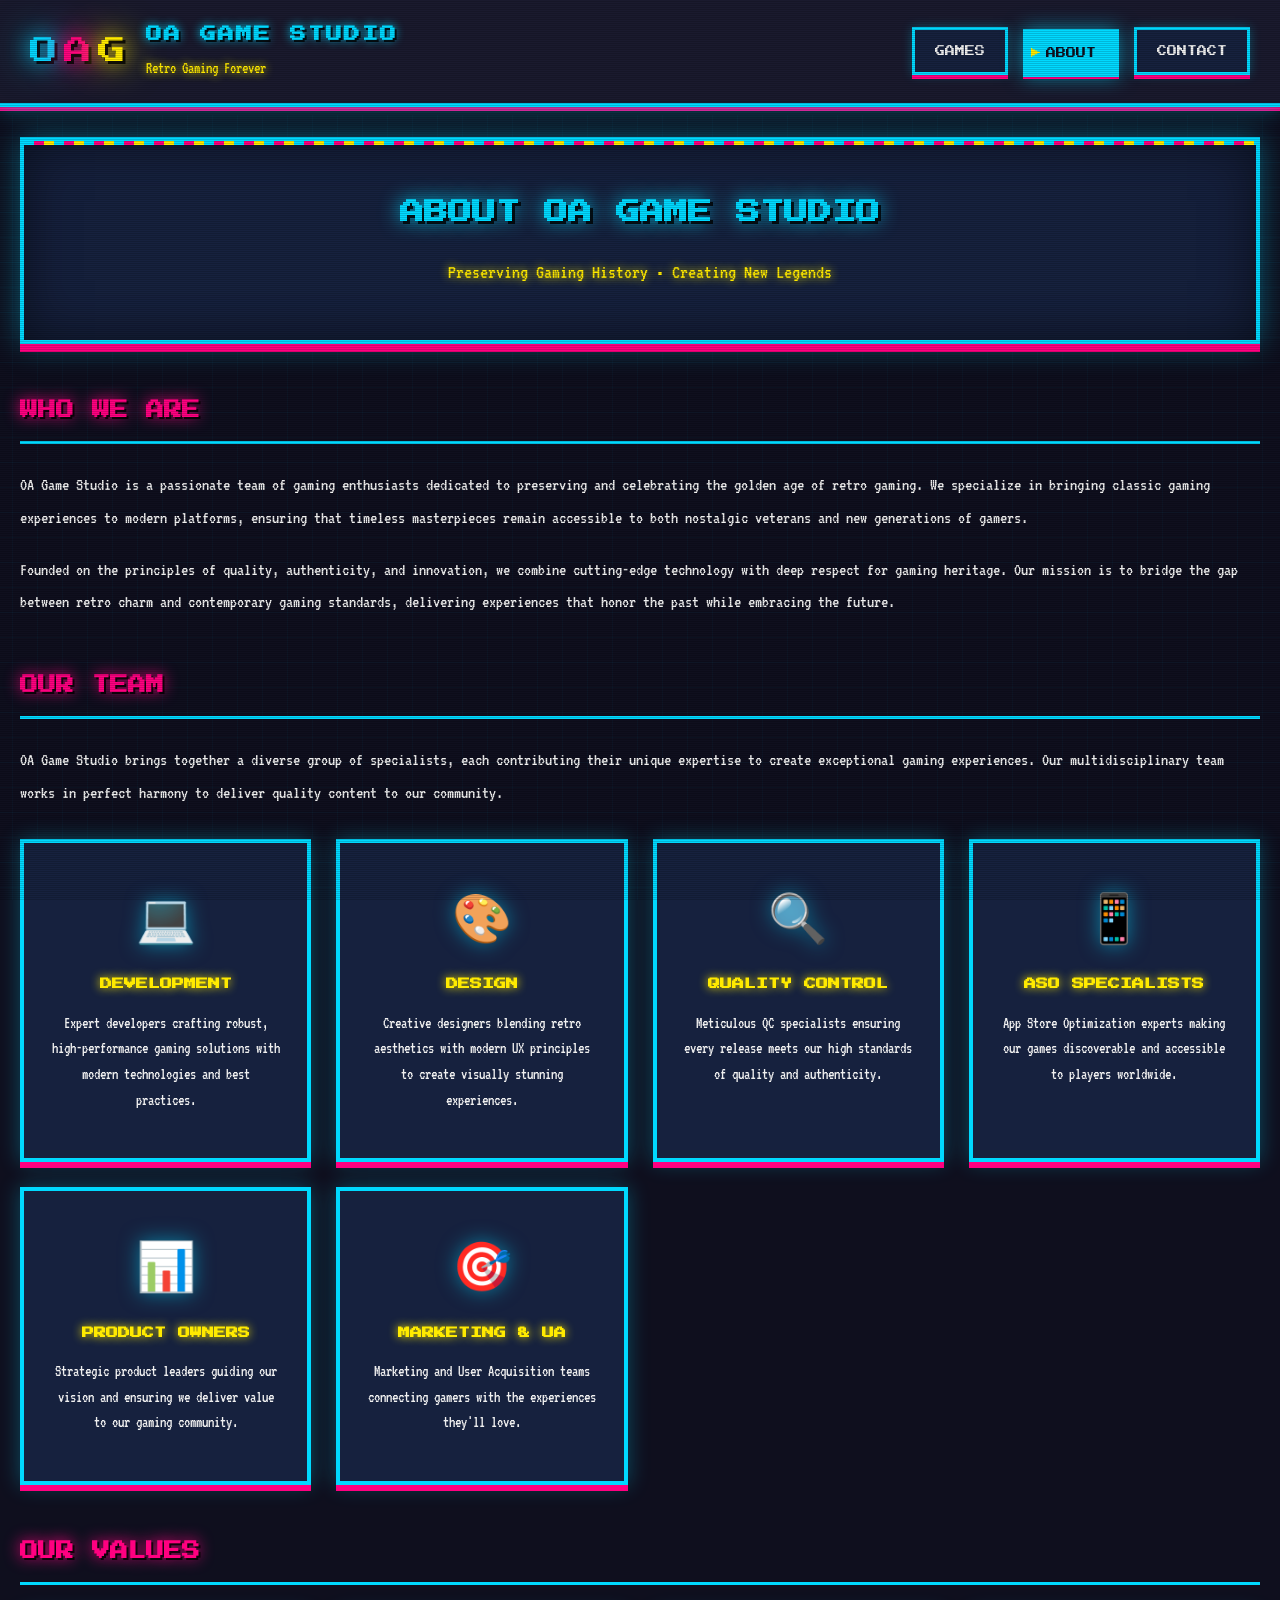
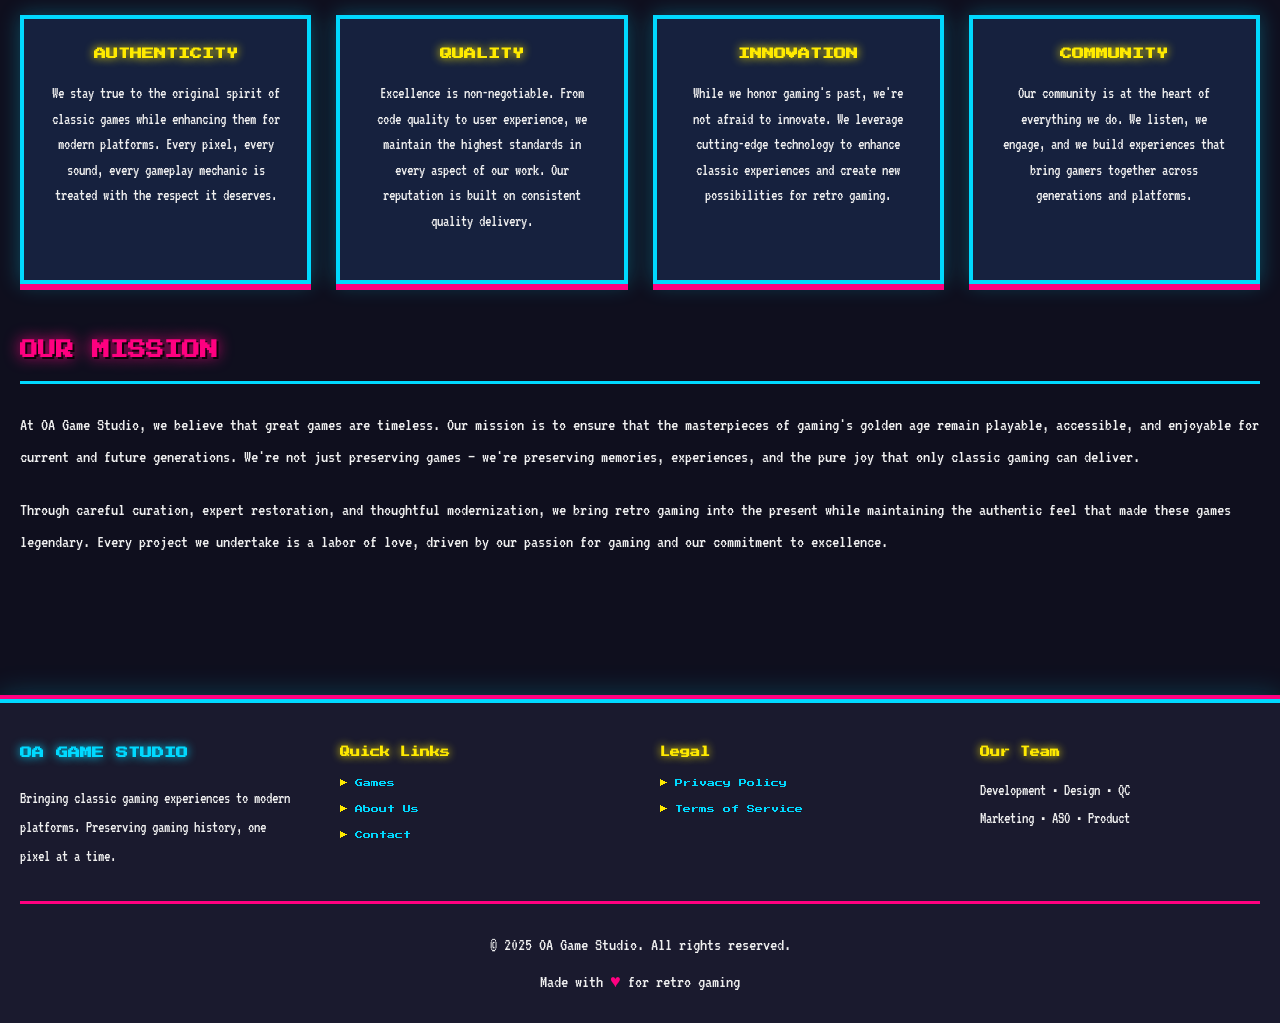
==== about.html @ 8e2f4c4f "Init project" ====
<!DOCTYPE html>
<html lang="en">
<head>
    <meta charset="UTF-8">
    <meta name="viewport" content="width=device-width, initial-scale=1.0">
    <title>About Us - OA Game Studio</title>
    <link href="https://fonts.googleapis.com/css2?family=Press+Start+2P&display=swap" rel="stylesheet">
    <link href="https://fonts.googleapis.com/css2?family=VT323&display=swap" rel="stylesheet">
    <link rel="stylesheet" href="retro-style.css">
</head>
<body>
    <!-- Header Navigation -->
    <header class="main-header">
        <div class="header-container">
            <div class="logo-section">
                <div class="logo-pixel">
                    <span class="pixel-t">O</span><span class="pixel-g">A</span><span class="pixel-s">G</span>
                </div>
                <div class="logo-text">
                    <h1>OA GAME STUDIO</h1>
                    <p class="tagline">Retro Gaming Forever</p>
                </div>
            </div>
            <nav class="main-nav">
                <a href="index.html" class="nav-link">GAMES</a>
                <a href="about.html" class="nav-link active">ABOUT</a>
                <a href="contact.html" class="nav-link">CONTACT</a>
            </nav>
            <button class="mobile-menu-btn" onclick="toggleMobileMenu()">
                <span></span>
                <span></span>
                <span></span>
            </button>
        </div>
    </header>

    <!-- Mobile Navigation -->
    <nav class="mobile-nav" id="mobile-nav">
        <a href="index.html" class="mobile-nav-link">GAMES</a>
        <a href="about.html" class="mobile-nav-link active">ABOUT</a>
        <a href="contact.html" class="mobile-nav-link">CONTACT</a>
    </nav>

    <!-- Main Content -->
    <div class="container">
        <!-- Hero Section -->
        <div class="hero-section">
            <h1>ABOUT OA GAME STUDIO</h1>
            <p>Preserving Gaming History • Creating New Legends</p>
        </div>

        <!-- Who We Are -->
        <div class="section">
            <h2>WHO WE ARE</h2>
            <p>
                OA Game Studio is a passionate team of gaming enthusiasts dedicated to preserving and celebrating the golden age of retro gaming.
                We specialize in bringing classic gaming experiences to modern platforms, ensuring that timeless masterpieces remain accessible
                to both nostalgic veterans and new generations of gamers.
            </p>
            <p>
                Founded on the principles of quality, authenticity, and innovation, we combine cutting-edge technology with deep respect for
                gaming heritage. Our mission is to bridge the gap between retro charm and contemporary gaming standards, delivering experiences
                that honor the past while embracing the future.
            </p>
        </div>

        <!-- Our Team -->
        <div class="section">
            <h2>OUR TEAM</h2>
            <p>
                OA Game Studio brings together a diverse group of specialists, each contributing their unique expertise to create
                exceptional gaming experiences. Our multidisciplinary team works in perfect harmony to deliver quality content to our community.
            </p>
            <div class="team-grid">
                <div class="team-card">
                    <div class="team-icon">💻</div>
                    <h3>DEVELOPMENT</h3>
                    <p>Expert developers crafting robust, high-performance gaming solutions with modern technologies and best practices.</p>
                </div>
                <div class="team-card">
                    <div class="team-icon">🎨</div>
                    <h3>DESIGN</h3>
                    <p>Creative designers blending retro aesthetics with modern UX principles to create visually stunning experiences.</p>
                </div>
                <div class="team-card">
                    <div class="team-icon">🔍</div>
                    <h3>QUALITY CONTROL</h3>
                    <p>Meticulous QC specialists ensuring every release meets our high standards of quality and authenticity.</p>
                </div>
                <div class="team-card">
                    <div class="team-icon">📱</div>
                    <h3>ASO SPECIALISTS</h3>
                    <p>App Store Optimization experts making our games discoverable and accessible to players worldwide.</p>
                </div>
                <div class="team-card">
                    <div class="team-icon">📊</div>
                    <h3>PRODUCT OWNERS</h3>
                    <p>Strategic product leaders guiding our vision and ensuring we deliver value to our gaming community.</p>
                </div>
                <div class="team-card">
                    <div class="team-icon">🎯</div>
                    <h3>MARKETING & UA</h3>
                    <p>Marketing and User Acquisition teams connecting gamers with the experiences they'll love.</p>
                </div>
            </div>
        </div>

        <!-- Our Values -->
        <div class="section">
            <h2>OUR VALUES</h2>
            <div class="values-grid">
                <div class="value-card">
                    <h3>AUTHENTICITY</h3>
                    <p>
                        We stay true to the original spirit of classic games while enhancing them for modern platforms.
                        Every pixel, every sound, every gameplay mechanic is treated with the respect it deserves.
                    </p>
                </div>
                <div class="value-card">
                    <h3>QUALITY</h3>
                    <p>
                        Excellence is non-negotiable. From code quality to user experience, we maintain the highest standards
                        in every aspect of our work. Our reputation is built on consistent quality delivery.
                    </p>
                </div>
                <div class="value-card">
                    <h3>INNOVATION</h3>
                    <p>
                        While we honor gaming's past, we're not afraid to innovate. We leverage cutting-edge technology
                        to enhance classic experiences and create new possibilities for retro gaming.
                    </p>
                </div>
                <div class="value-card">
                    <h3>COMMUNITY</h3>
                    <p>
                        Our community is at the heart of everything we do. We listen, we engage, and we build
                        experiences that bring gamers together across generations and platforms.
                    </p>
                </div>
            </div>
        </div>

        <!-- Our Mission -->
        <div class="section">
            <h2>OUR MISSION</h2>
            <p>
                At OA Game Studio, we believe that great games are timeless. Our mission is to ensure that the masterpieces
                of gaming's golden age remain playable, accessible, and enjoyable for current and future generations. We're not
                just preserving games – we're preserving memories, experiences, and the pure joy that only classic gaming can deliver.
            </p>
            <p>
                Through careful curation, expert restoration, and thoughtful modernization, we bring retro gaming into the present
                while maintaining the authentic feel that made these games legendary. Every project we undertake is a labor of love,
                driven by our passion for gaming and our commitment to excellence.
            </p>
        </div>
    </div>

    <!-- Footer -->
    <footer class="main-footer">
        <div class="footer-container">
            <div class="footer-section">
                <h3>OA GAME STUDIO</h3>
                <p>Bringing classic gaming experiences to modern platforms. Preserving gaming history, one pixel at a time.</p>
            </div>
            <div class="footer-section">
                <h4>Quick Links</h4>
                <a href="index.html">Games</a>
                <a href="about.html">About Us</a>
                <a href="contact.html">Contact</a>
            </div>
            <div class="footer-section">
                <h4>Legal</h4>
                <a href="privacy.html">Privacy Policy</a>
                <a href="terms.html">Terms of Service</a>
            </div>
            <div class="footer-section">
                <h4>Our Team</h4>
                <p>Development • Design • QC<br>Marketing • ASO • Product</p>
            </div>
        </div>
        <div class="footer-bottom">
            <p>&copy; 2025 OA Game Studio. All rights reserved.</p>
            <p class="pixel-love">Made with <span class="heart">♥</span> for retro gaming</p>
        </div>
    </footer>

    <script>
        function toggleMobileMenu() {
            const mobileNav = document.getElementById('mobile-nav');
            mobileNav.classList.toggle('active');
        }

        // Disable text selection and context menu
        document.addEventListener('contextmenu', e => e.preventDefault());
        document.addEventListener('selectstart', e => e.preventDefault());
    </script>
</body>
</html>
---- retro-style.css ----
/* ==========================================
   OA GAME STUDIO - RETRO GAMING STYLE
   Classic 8-bit/16-bit Aesthetic
   ========================================== */

:root {
    /* Retro Color Palette - NES/SNES Inspired */
    --retro-bg-dark: #0f0f1e;
    --retro-bg-medium: #1a1a2e;
    --retro-bg-light: #16213e;

    /* Neon Colors - Classic Arcade */
    --neon-cyan: #00d9ff;
    --neon-magenta: #ff0080;
    --neon-yellow: #ffea00;
    --neon-green: #39ff14;
    --neon-purple: #b537f2;

    /* Text Colors */
    --text-primary: #f0f0f0;
    --text-glow: #00d9ff;

    /* Pixel Perfect Borders */
    --border-thick: 4px;
    --border-thin: 2px;
}

* {
    margin: 0;
    padding: 0;
    box-sizing: border-box;
    image-rendering: pixelated;
    image-rendering: -moz-crisp-edges;
    image-rendering: crisp-edges;
}

body {
    font-family: 'Press Start 2P', monospace;
    background: var(--retro-bg-dark);
    color: var(--text-primary);
    line-height: 1.8;
    font-size: 12px;
    overflow-x: hidden;
}

/* CRT Screen Effect */
body::before {
    content: '';
    position: fixed;
    top: 0;
    left: 0;
    width: 100%;
    height: 100%;
    background: repeating-linear-gradient(
        0deg,
        rgba(0, 0, 0, 0.15),
        rgba(0, 0, 0, 0.15) 1px,
        transparent 1px,
        transparent 2px
    );
    pointer-events: none;
    z-index: 9999;
    animation: scanline 8s linear infinite;
}

@keyframes scanline {
    0% { transform: translateY(0); }
    100% { transform: translateY(10px); }
}

/* Pixel Grid Background */
body::after {
    content: '';
    position: fixed;
    top: 0;
    left: 0;
    width: 100%;
    height: 100%;
    background-image:
        linear-gradient(0deg, transparent 24%, rgba(0, 217, 255, .03) 25%, rgba(0, 217, 255, .03) 26%, transparent 27%, transparent 74%, rgba(0, 217, 255, .03) 75%, rgba(0, 217, 255, .03) 76%, transparent 77%, transparent),
        linear-gradient(90deg, transparent 24%, rgba(0, 217, 255, .03) 25%, rgba(0, 217, 255, .03) 26%, transparent 27%, transparent 74%, rgba(0, 217, 255, .03) 75%, rgba(0, 217, 255, .03) 76%, transparent 77%, transparent);
    background-size: 50px 50px;
    pointer-events: none;
    z-index: -1;
}

/* ==========================================
   HEADER - Arcade Style
   ========================================== */

.main-header {
    background: var(--retro-bg-medium);
    border-bottom: var(--border-thick) solid var(--neon-cyan);
    box-shadow:
        0 0 20px rgba(0, 217, 255, 0.5),
        0 4px 0 var(--neon-magenta),
        0 8px 0 var(--retro-bg-dark);
    position: sticky;
    top: 0;
    z-index: 2000;
}

.header-container {
    max-width: 1400px;
    margin: 0 auto;
    padding: 20px 30px;
    display: flex;
    align-items: center;
    justify-content: space-between;
    gap: 30px;
}

/* Logo - Pixel Art Style */
.logo-section {
    display: flex;
    align-items: center;
    gap: 20px;
}

.logo-pixel {
    display: flex;
    gap: 6px;
    font-family: 'Press Start 2P', monospace;
    font-size: 28px;
}

.logo-pixel .pixel-t {
    color: var(--neon-cyan);
    text-shadow:
        3px 3px 0 rgba(0, 0, 0, 0.8),
        0 0 20px var(--neon-cyan),
        0 0 40px var(--neon-cyan);
    animation: pixel-glow-cyan 3s ease-in-out infinite;
}

.logo-pixel .pixel-g {
    color: var(--neon-magenta);
    text-shadow:
        3px 3px 0 rgba(0, 0, 0, 0.8),
        0 0 20px var(--neon-magenta),
        0 0 40px var(--neon-magenta);
    animation: pixel-glow-magenta 3s ease-in-out infinite 0.3s;
}

.logo-pixel .pixel-s {
    color: var(--neon-yellow);
    text-shadow:
        3px 3px 0 rgba(0, 0, 0, 0.8),
        0 0 20px var(--neon-yellow),
        0 0 40px var(--neon-yellow);
    animation: pixel-glow-yellow 3s ease-in-out infinite 0.6s;
}

@keyframes pixel-glow-cyan {
    0%, 100% {
        filter: brightness(1);
        text-shadow:
            3px 3px 0 rgba(0, 0, 0, 0.8),
            0 0 20px var(--neon-cyan),
            0 0 40px var(--neon-cyan);
    }
    50% {
        filter: brightness(1.3);
        text-shadow:
            3px 3px 0 rgba(0, 0, 0, 0.8),
            0 0 30px var(--neon-cyan),
            0 0 60px var(--neon-cyan);
    }
}

@keyframes pixel-glow-magenta {
    0%, 100% {
        filter: brightness(1);
        text-shadow:
            3px 3px 0 rgba(0, 0, 0, 0.8),
            0 0 20px var(--neon-magenta),
            0 0 40px var(--neon-magenta);
    }
    50% {
        filter: brightness(1.3);
        text-shadow:
            3px 3px 0 rgba(0, 0, 0, 0.8),
            0 0 30px var(--neon-magenta),
            0 0 60px var(--neon-magenta);
    }
}

@keyframes pixel-glow-yellow {
    0%, 100% {
        filter: brightness(1);
        text-shadow:
            3px 3px 0 rgba(0, 0, 0, 0.8),
            0 0 20px var(--neon-yellow),
            0 0 40px var(--neon-yellow);
    }
    50% {
        filter: brightness(1.3);
        text-shadow:
            3px 3px 0 rgba(0, 0, 0, 0.8),
            0 0 30px var(--neon-yellow),
            0 0 60px var(--neon-yellow);
    }
}

.logo-text h1 {
    font-family: 'Press Start 2P', monospace;
    font-size: 16px;
    margin: 0 0 5px 0;
    color: var(--neon-cyan);
    text-shadow:
        2px 2px 0 rgba(0, 0, 0, 0.8),
        0 0 10px var(--neon-cyan);
    letter-spacing: 2px;
    text-transform: uppercase;
}

.logo-text .tagline {
    font-family: 'VT323', monospace;
    font-size: 16px;
    color: var(--neon-yellow);
    text-shadow: 0 0 10px var(--neon-yellow);
}

/* Navigation - Arcade Buttons */
.main-nav {
    display: flex;
    gap: 15px;
    align-items: center;
}

.nav-link {
    font-family: 'Press Start 2P', monospace;
    font-size: 10px;
    color: var(--text-primary);
    text-decoration: none;
    padding: 12px 20px;
    background: var(--retro-bg-light);
    border: 3px solid var(--neon-cyan);
    border-radius: 0;
    position: relative;
    text-transform: uppercase;
    transition: all 0.1s ease;
    box-shadow:
        0 4px 0 var(--neon-magenta),
        0 0 10px rgba(0, 217, 255, 0.3);
}

.nav-link::before {
    content: '▶';
    position: absolute;
    left: -15px;
    opacity: 0;
    transition: all 0.2s ease;
    color: var(--neon-yellow);
}

.nav-link:hover,
.nav-link.active {
    background: var(--neon-cyan);
    color: var(--retro-bg-dark);
    transform: translateY(2px);
    box-shadow:
        0 2px 0 var(--neon-magenta),
        0 0 20px rgba(0, 217, 255, 0.6);
}

.nav-link:hover::before,
.nav-link.active::before {
    left: 5px;
    opacity: 1;
}

/* Mobile Menu Button */
.mobile-menu-btn {
    display: none;
    flex-direction: column;
    gap: 6px;
    background: var(--retro-bg-light);
    border: 3px solid var(--neon-cyan);
    cursor: pointer;
    padding: 12px;
}

.mobile-menu-btn span {
    width: 30px;
    height: 4px;
    background: var(--neon-cyan);
    box-shadow: 0 0 10px var(--neon-cyan);
}

/* Mobile Navigation */
.mobile-nav {
    display: none;
    background: var(--retro-bg-medium);
    border-bottom: 3px solid var(--neon-magenta);
    padding: 15px;
    flex-direction: column;
    gap: 10px;
}

.mobile-nav.active {
    display: flex;
}

.mobile-nav-link {
    font-family: 'Press Start 2P', monospace;
    font-size: 10px;
    color: var(--text-primary);
    text-decoration: none;
    padding: 15px 20px;
    background: var(--retro-bg-light);
    border: 3px solid var(--neon-cyan);
    text-align: center;
    transition: all 0.2s ease;
    text-transform: uppercase;
}

.mobile-nav-link:hover,
.mobile-nav-link.active {
    background: var(--neon-cyan);
    color: var(--retro-bg-dark);
    box-shadow: 0 0 20px rgba(0, 217, 255, 0.6);
}

/* ==========================================
   SEARCH BAR - Retro Console Style
   ========================================== */

.sticky-search {
    position: sticky;
    top: 88px;
    z-index: 1000;
    background: var(--retro-bg-medium);
    padding: 20px 0;
    border-bottom: 3px solid var(--neon-magenta);
    box-shadow: 0 0 20px rgba(255, 0, 128, 0.3);
}

.search-bar-row {
    display: flex;
    align-items: center;
    gap: 15px;
    justify-content: center;
    flex-wrap: wrap;
}

.search-bar {
    flex: 1;
    max-width: 500px;
}

.search-bar input {
    width: 100%;
    padding: 15px 20px;
    font-family: 'Press Start 2P', monospace;
    font-size: 10px;
    background: var(--retro-bg-dark);
    border: 3px solid var(--neon-cyan);
    color: var(--neon-cyan);
    text-align: center;
    box-shadow:
        inset 0 0 20px rgba(0, 0, 0, 0.5),
        0 0 15px rgba(0, 217, 255, 0.3);
    transition: all 0.3s ease;
}

.search-bar input:focus {
    outline: none;
    border-color: var(--neon-yellow);
    color: var(--neon-yellow);
    box-shadow:
        inset 0 0 20px rgba(0, 0, 0, 0.5),
        0 0 25px rgba(255, 234, 0, 0.5);
    text-align: left;
}

.search-bar input::placeholder {
    color: rgba(0, 217, 255, 0.5);
    font-family: 'Press Start 2P', monospace;
}

/* Toggle View Button */
.toggle-view-btn {
    padding: 15px 20px;
    background: var(--retro-bg-light);
    border: 3px solid var(--neon-yellow);
    color: var(--neon-yellow);
    font-family: 'Press Start 2P', monospace;
    font-size: 10px;
    cursor: pointer;
    transition: all 0.2s ease;
    box-shadow: 0 4px 0 var(--neon-purple);
}

.toggle-view-btn:hover {
    background: var(--neon-yellow);
    color: var(--retro-bg-dark);
    transform: translateY(2px);
    box-shadow: 0 2px 0 var(--neon-purple);
}

/* ==========================================
   GAME CARDS - Retro Cartridge Style
   ========================================== */

.container {
    max-width: 1400px;
    margin: 0 auto;
    padding: 30px 20px;
}

.grid {
    display: grid;
    grid-template-columns: repeat(auto-fill, minmax(250px, 1fr));
    gap: 30px;
    margin-top: 30px;
}

.game {
    background: var(--retro-bg-light);
    border: 4px solid var(--neon-cyan);
    position: relative;
    transition: all 0.2s ease;
    box-shadow:
        0 8px 0 var(--neon-magenta),
        0 0 20px rgba(0, 217, 255, 0.3);
}

.game::before {
    content: '';
    position: absolute;
    top: -4px;
    left: -4px;
    right: -4px;
    bottom: -4px;
    border: 2px solid var(--retro-bg-dark);
    pointer-events: none;
}

.game:hover {
    transform: translateY(-5px);
    border-color: var(--neon-yellow);
    box-shadow:
        0 12px 0 var(--neon-purple),
        0 0 30px rgba(255, 234, 0, 0.5);
}

.game-image-container {
    position: relative;
    overflow: hidden;
    border-bottom: 4px solid var(--neon-magenta);
}

.game img {
    width: 100%;
    aspect-ratio: 1/1;
    object-fit: cover;
    image-rendering: pixelated;
    display: block;
    filter: contrast(1.1) saturate(1.2);
}

.game-info {
    padding: 20px 15px;
    text-align: center;
}

.game-info h3 {
    font-family: 'Press Start 2P', monospace;
    font-size: 10px;
    color: var(--neon-cyan);
    margin: 0 0 15px 0;
    line-height: 1.6;
    text-shadow:
        2px 2px 0 rgba(0, 0, 0, 0.8),
        0 0 10px var(--neon-cyan);
    min-height: 3em;
}

.game-info p {
    display: none;
}

/* Popular Badge - Pixel Style */
.popular-badge {
    position: absolute;
    top: 10px;
    right: 10px;
    background: var(--neon-yellow);
    color: var(--retro-bg-dark);
    font-family: 'Press Start 2P', monospace;
    font-size: 8px;
    padding: 5px 10px;
    border: 3px solid var(--retro-bg-dark);
    box-shadow:
        0 0 15px var(--neon-yellow),
        0 4px 0 var(--neon-magenta);
    z-index: 10;
    animation: badge-blink 2s infinite;
}

@keyframes badge-blink {
    0%, 100% { opacity: 1; }
    50% { opacity: 0.7; }
}

/* Download Button - Arcade Style */
.download-btn {
    display: inline-block;
    padding: 12px 25px;
    background: var(--neon-green);
    color: var(--retro-bg-dark);
    font-family: 'Press Start 2P', monospace;
    font-size: 9px;
    text-decoration: none;
    text-transform: uppercase;
    border: 3px solid var(--retro-bg-dark);
    transition: all 0.2s ease;
    box-shadow:
        0 5px 0 var(--neon-cyan),
        0 0 15px rgba(57, 255, 20, 0.5);
    position: relative;
}

.download-btn::before {
    content: '▼';
    margin-right: 8px;
}

.download-btn:hover {
    background: var(--neon-yellow);
    transform: translateY(2px);
    box-shadow:
        0 3px 0 var(--neon-cyan),
        0 0 25px rgba(255, 234, 0, 0.7);
}

.download-btn:active {
    transform: translateY(5px);
    box-shadow:
        0 0 0 var(--neon-cyan),
        0 0 25px rgba(255, 234, 0, 0.7);
}

/* ==========================================
   PAGINATION - Arcade Button Style
   ========================================== */

.pagination-bar {
    display: flex;
    justify-content: center;
    align-items: center;
    margin: 40px 0;
    gap: 10px;
}

.pagination-btn {
    padding: 12px 20px;
    background: var(--retro-bg-light);
    border: 3px solid var(--neon-cyan);
    color: var(--neon-cyan);
    font-family: 'Press Start 2P', monospace;
    font-size: 10px;
    cursor: pointer;
    transition: all 0.2s ease;
    box-shadow: 0 4px 0 var(--neon-magenta);
}

.pagination-btn:hover,
.pagination-btn.active {
    background: var(--neon-cyan);
    color: var(--retro-bg-dark);
    transform: translateY(2px);
    box-shadow: 0 2px 0 var(--neon-magenta);
}

.pagination-btn[disabled] {
    opacity: 0.3;
    cursor: not-allowed;
}

/* ==========================================
   FOOTER - Retro Console Style
   ========================================== */

.main-footer {
    background: var(--retro-bg-medium);
    border-top: 4px solid var(--neon-cyan);
    margin-top: 60px;
    padding: 40px 20px 20px;
    box-shadow:
        0 -4px 0 var(--neon-magenta),
        0 0 30px rgba(0, 217, 255, 0.3);
}

.footer-container {
    max-width: 1400px;
    margin: 0 auto;
    display: grid;
    grid-template-columns: repeat(auto-fit, minmax(250px, 1fr));
    gap: 40px;
    padding-bottom: 30px;
    border-bottom: 3px solid var(--neon-magenta);
}

.footer-section h3 {
    font-family: 'Press Start 2P', monospace;
    font-size: 12px;
    color: var(--neon-cyan);
    margin: 0 0 20px 0;
    text-shadow: 0 0 10px var(--neon-cyan);
}

.footer-section h4 {
    font-family: 'Press Start 2P', monospace;
    font-size: 10px;
    color: var(--neon-yellow);
    margin: 0 0 15px 0;
    text-shadow: 0 0 8px var(--neon-yellow);
}

.footer-section p {
    font-family: 'VT323', monospace;
    font-size: 16px;
    color: var(--text-primary);
    line-height: 1.8;
    margin: 0;
}

.footer-section a {
    display: block;
    font-family: 'Press Start 2P', monospace;
    font-size: 8px;
    color: var(--neon-cyan);
    text-decoration: none;
    margin-bottom: 12px;
    transition: all 0.2s ease;
    padding-left: 15px;
    position: relative;
}

.footer-section a::before {
    content: '▶';
    position: absolute;
    left: 0;
    color: var(--neon-yellow);
}

.footer-section a:hover {
    color: var(--neon-yellow);
    text-shadow: 0 0 10px var(--neon-yellow);
    padding-left: 20px;
}

.footer-bottom {
    max-width: 1400px;
    margin: 0 auto;
    padding-top: 20px;
    text-align: center;
}

.footer-bottom p {
    font-family: 'VT323', monospace;
    font-size: 18px;
    color: var(--text-primary);
    margin: 5px 0;
}

.pixel-love .heart {
    color: var(--neon-magenta);
    animation: heartbeat 1.5s ease-in-out infinite;
    display: inline-block;
}

@keyframes heartbeat {
    0%, 100% { transform: scale(1); }
    50% { transform: scale(1.3); }
}

/* ==========================================
   LOADING OVERLAY - Retro Style
   ========================================== */

#loading-overlay {
    position: fixed;
    z-index: 3000;
    top: 0;
    left: 0;
    right: 0;
    bottom: 0;
    background: var(--retro-bg-dark);
    display: flex;
    align-items: center;
    justify-content: center;
    flex-direction: column;
    gap: 30px;
}

#loading-overlay.hide {
    opacity: 0;
    visibility: hidden;
    pointer-events: none;
    transition: opacity 0.5s ease;
}

.pixel-spinner {
    width: 80px;
    height: 80px;
    display: grid;
    grid-template-columns: repeat(4, 1fr);
    grid-template-rows: repeat(4, 1fr);
    gap: 4px;
}

.pixel-spinner div {
    width: 16px;
    height: 16px;
    background: var(--neon-cyan);
    box-shadow: 0 0 10px var(--neon-cyan);
    animation: pixel-blink 1.2s infinite;
}

.pixel-spinner div:nth-child(odd) {
    background: var(--neon-magenta);
    box-shadow: 0 0 10px var(--neon-magenta);
}

@keyframes pixel-blink {
    0%, 100% { opacity: 1; }
    50% { opacity: 0.2; }
}

.loading-text {
    font-family: 'Press Start 2P', monospace;
    font-size: 14px;
    color: var(--neon-cyan);
    text-shadow: 0 0 20px var(--neon-cyan);
}

.reload-btn {
    padding: 15px 30px;
    background: var(--neon-green);
    color: var(--retro-bg-dark);
    border: 3px solid var(--retro-bg-dark);
    font-family: 'Press Start 2P', monospace;
    font-size: 10px;
    cursor: pointer;
    box-shadow: 0 5px 0 var(--neon-cyan);
    transition: all 0.2s ease;
}

.reload-btn:hover {
    transform: translateY(2px);
    box-shadow: 0 3px 0 var(--neon-cyan);
}

/* ==========================================
   RESPONSIVE - Mobile Retro
   ========================================== */

@media (max-width: 768px) {
    .main-nav {
        display: none;
    }

    .mobile-menu-btn {
        display: flex;
    }

    .logo-pixel {
        font-size: 20px;
    }

    .logo-text h1 {
        font-size: 12px;
    }

    .logo-text .tagline {
        font-size: 12px;
    }

    .grid {
        grid-template-columns: repeat(auto-fill, minmax(180px, 1fr));
        gap: 20px;
    }

    .game-info h3 {
        font-size: 8px;
    }

    .download-btn {
        font-size: 7px;
        padding: 10px 15px;
    }
}

@media (max-width: 480px) {
    .logo-pixel {
        font-size: 18px;
    }

    .logo-text h1 {
        font-size: 10px;
    }

    .logo-text .tagline {
        display: none;
    }

    .grid {
        grid-template-columns: repeat(2, 1fr);
        gap: 15px;
    }

    .game {
        border-width: 3px;
        box-shadow:
            0 5px 0 var(--neon-magenta),
            0 0 15px rgba(0, 217, 255, 0.3);
    }

    .game-info {
        padding: 12px 8px;
    }

    .game-info h3 {
        font-size: 7px;
        min-height: 2.5em;
    }

    .download-btn {
        font-size: 6px;
        padding: 8px 12px;
    }

    .popular-badge {
        font-size: 6px;
        padding: 3px 6px;
    }
}

/* ==========================================
   ABOUT PAGE - Retro Style
   ========================================== */

.hero-section {
    text-align: center;
    padding: 50px 20px;
    background: var(--retro-bg-light);
    border: 4px solid var(--neon-cyan);
    box-shadow:
        0 8px 0 var(--neon-magenta),
        inset 0 0 50px rgba(0, 0, 0, 0.5),
        0 0 30px rgba(0, 217, 255, 0.4);
    margin-bottom: 50px;
    position: relative;
}

.hero-section::before {
    content: '';
    position: absolute;
    top: 0;
    left: 0;
    right: 0;
    height: 4px;
    background: repeating-linear-gradient(
        90deg,
        var(--neon-cyan) 0px,
        var(--neon-cyan) 10px,
        var(--neon-magenta) 10px,
        var(--neon-magenta) 20px,
        var(--neon-yellow) 20px,
        var(--neon-yellow) 30px
    );
}

.hero-section h1 {
    font-family: 'Press Start 2P', monospace;
    font-size: 24px;
    color: var(--neon-cyan);
    margin-bottom: 20px;
    text-shadow:
        3px 3px 0 rgba(0, 0, 0, 0.8),
        0 0 20px var(--neon-cyan);
}

.hero-section p {
    font-family: 'VT323', monospace;
    font-size: 20px;
    color: var(--neon-yellow);
    text-shadow: 0 0 10px var(--neon-yellow);
}

.section {
    margin-bottom: 50px;
}

.section h2 {
    font-family: 'Press Start 2P', monospace;
    font-size: 18px;
    color: var(--neon-magenta);
    margin-bottom: 25px;
    text-shadow:
        2px 2px 0 rgba(0, 0, 0, 0.8),
        0 0 15px var(--neon-magenta);
    padding-bottom: 15px;
    border-bottom: 3px solid var(--neon-cyan);
}

.section p {
    font-family: 'VT323', monospace;
    font-size: 18px;
    line-height: 1.8;
    margin-bottom: 20px;
    color: var(--text-primary);
}

/* Team Cards */
.team-grid,
.values-grid {
    display: grid;
    grid-template-columns: repeat(auto-fit, minmax(250px, 1fr));
    gap: 25px;
    margin-top: 30px;
}

.team-card,
.value-card {
    background: var(--retro-bg-light);
    border: 4px solid var(--neon-cyan);
    padding: 25px;
    text-align: center;
    transition: all 0.2s ease;
    box-shadow:
        0 6px 0 var(--neon-magenta),
        0 0 20px rgba(0, 217, 255, 0.3);
}

.team-card:hover,
.value-card:hover {
    transform: translateY(-5px);
    border-color: var(--neon-yellow);
    box-shadow:
        0 10px 0 var(--neon-purple),
        0 0 30px rgba(255, 234, 0, 0.5);
}

.team-icon {
    font-size: 48px;
    margin-bottom: 20px;
    filter: drop-shadow(0 0 10px rgba(0, 217, 255, 0.5));
}

.team-card h3,
.value-card h3 {
    font-family: 'Press Start 2P', monospace;
    font-size: 12px;
    color: var(--neon-yellow);
    margin-bottom: 15px;
    text-shadow: 0 0 10px var(--neon-yellow);
}

.team-card p,
.value-card p {
    font-family: 'VT323', monospace;
    font-size: 16px;
    color: var(--text-primary);
    line-height: 1.6;
}

/* ==========================================
   CONTACT PAGE - Retro Style
   ========================================== */

.contact-grid {
    display: grid;
    grid-template-columns: repeat(auto-fit, minmax(250px, 1fr));
    gap: 25px;
    margin-bottom: 50px;
}

.contact-card {
    background: var(--retro-bg-light);
    border: 4px solid var(--neon-green);
    padding: 25px;
    text-align: center;
    transition: all 0.2s ease;
    box-shadow:
        0 6px 0 var(--neon-cyan),
        0 0 20px rgba(57, 255, 20, 0.3);
}

.contact-card:hover {
    transform: translateY(-5px);
    border-color: var(--neon-yellow);
    box-shadow:
        0 10px 0 var(--neon-magenta),
        0 0 30px rgba(255, 234, 0, 0.5);
}

.contact-icon {
    font-size: 48px;
    margin-bottom: 20px;
}

.contact-card h3 {
    font-family: 'Press Start 2P', monospace;
    font-size: 12px;
    color: var(--neon-green);
    margin-bottom: 15px;
    text-shadow: 0 0 10px var(--neon-green);
}

.contact-card p {
    font-family: 'VT323', monospace;
    font-size: 16px;
    color: var(--text-primary);
    margin-bottom: 10px;
}

.contact-card a {
    font-family: 'VT323', monospace;
    font-size: 14px;
    color: var(--neon-cyan);
    text-decoration: none;
    transition: all 0.2s ease;
}

.contact-card a:hover {
    color: var(--neon-yellow);
    text-shadow: 0 0 10px var(--neon-yellow);
}

/* Contact Form */
.contact-form {
    background: var(--retro-bg-light);
    border: 4px solid var(--neon-magenta);
    padding: 40px;
    box-shadow:
        0 8px 0 var(--neon-cyan),
        inset 0 0 50px rgba(0, 0, 0, 0.5),
        0 0 30px rgba(255, 0, 128, 0.4);
}

.contact-form h2 {
    font-family: 'Press Start 2P', monospace;
    font-size: 18px;
    color: var(--neon-magenta);
    margin-bottom: 30px;
    text-align: center;
    text-shadow:
        2px 2px 0 rgba(0, 0, 0, 0.8),
        0 0 20px var(--neon-magenta);
}

.form-group {
    margin-bottom: 25px;
}

.form-group label {
    display: block;
    font-family: 'Press Start 2P', monospace;
    font-size: 9px;
    color: var(--neon-cyan);
    margin-bottom: 10px;
    text-shadow: 0 0 8px var(--neon-cyan);
}

.form-group input,
.form-group textarea,
.form-group select {
    width: 100%;
    padding: 15px;
    background: var(--retro-bg-dark);
    border: 3px solid var(--neon-cyan);
    color: var(--neon-cyan);
    font-family: 'VT323', monospace;
    font-size: 16px;
    box-shadow: inset 0 0 20px rgba(0, 0, 0, 0.5);
    transition: all 0.3s ease;
}

.form-group input:focus,
.form-group textarea:focus,
.form-group select:focus {
    outline: none;
    border-color: var(--neon-yellow);
    color: var(--neon-yellow);
    box-shadow:
        inset 0 0 20px rgba(0, 0, 0, 0.5),
        0 0 20px rgba(255, 234, 0, 0.5);
}

.form-group textarea {
    resize: vertical;
    min-height: 150px;
}

.submit-btn {
    width: 100%;
    padding: 18px;
    background: var(--neon-green);
    color: var(--retro-bg-dark);
    border: 3px solid var(--retro-bg-dark);
    font-family: 'Press Start 2P', monospace;
    font-size: 12px;
    cursor: pointer;
    transition: all 0.2s ease;
    box-shadow:
        0 6px 0 var(--neon-cyan),
        0 0 20px rgba(57, 255, 20, 0.5);
}

.submit-btn:hover {
    background: var(--neon-yellow);
    transform: translateY(2px);
    box-shadow:
        0 4px 0 var(--neon-cyan),
        0 0 30px rgba(255, 234, 0, 0.7);
}

.submit-btn:active {
    transform: translateY(6px);
    box-shadow:
        0 0 0 var(--neon-cyan),
        0 0 30px rgba(255, 234, 0, 0.7);
}
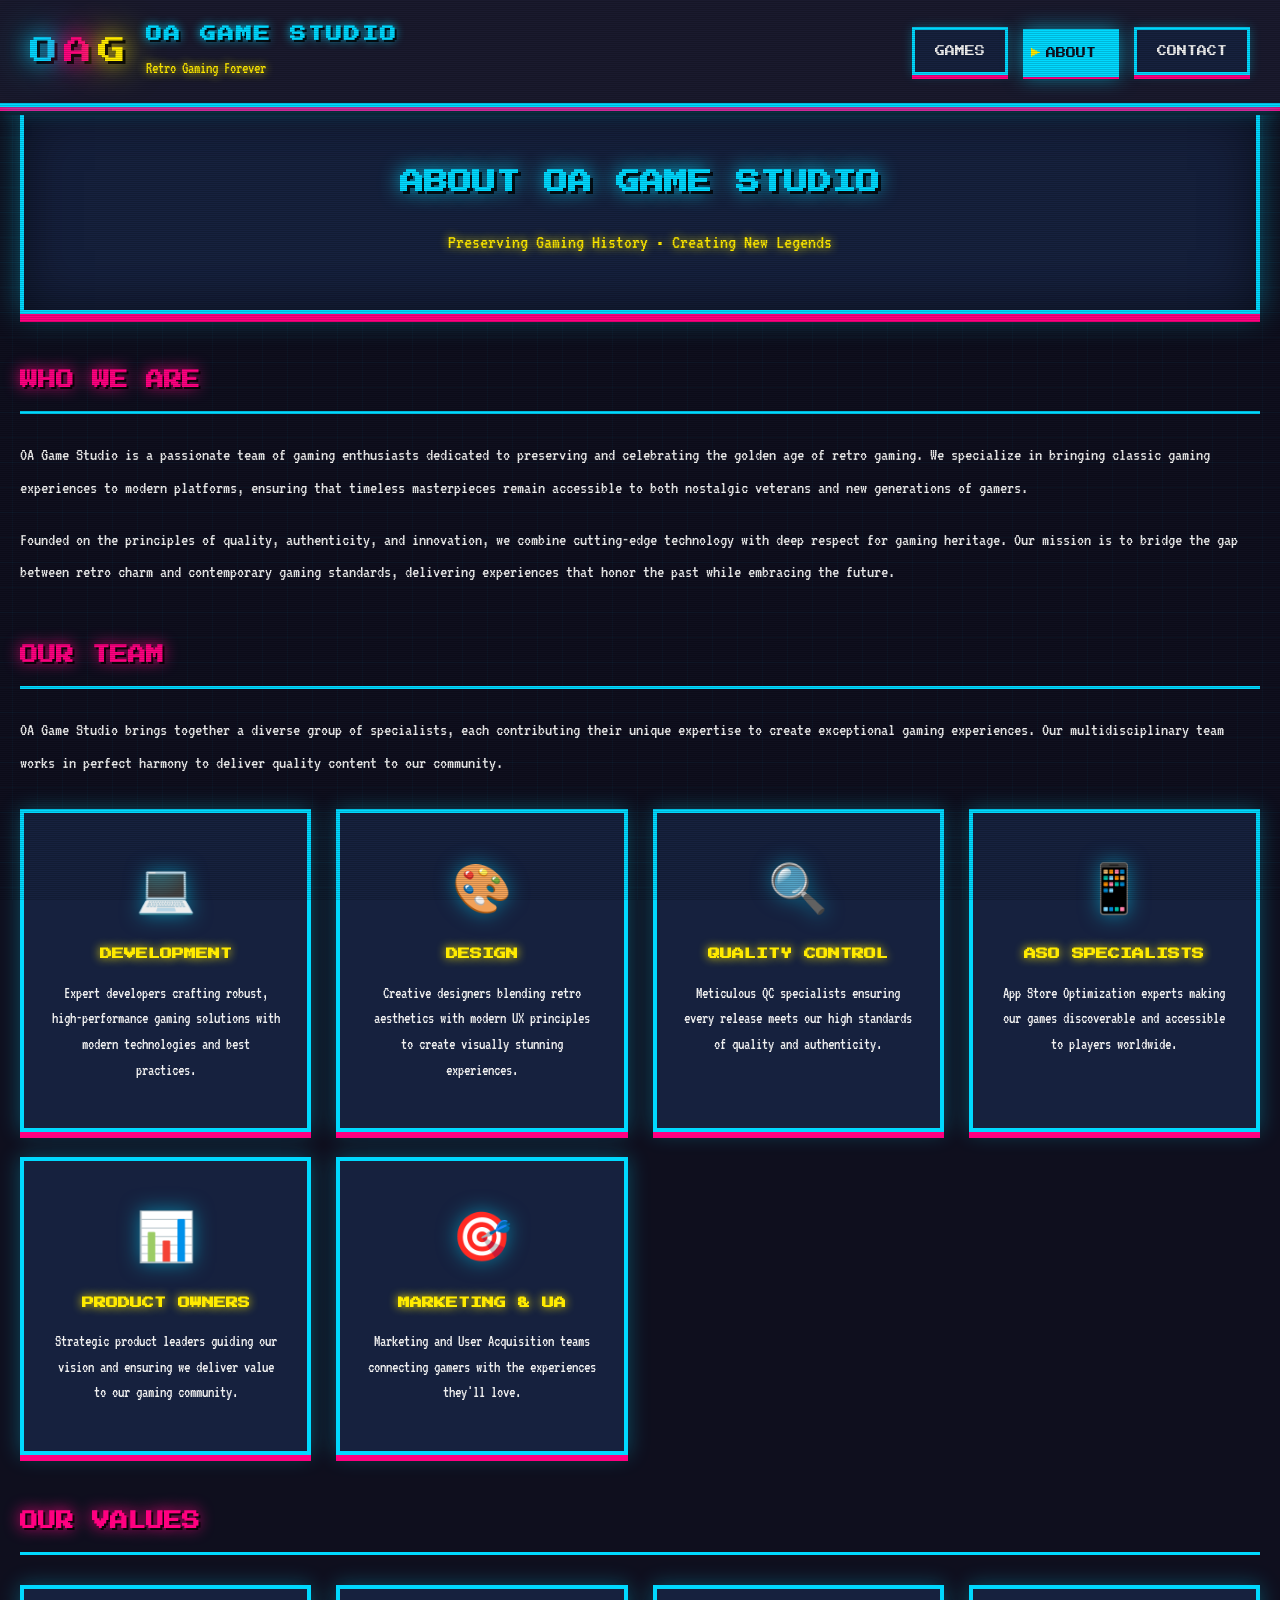
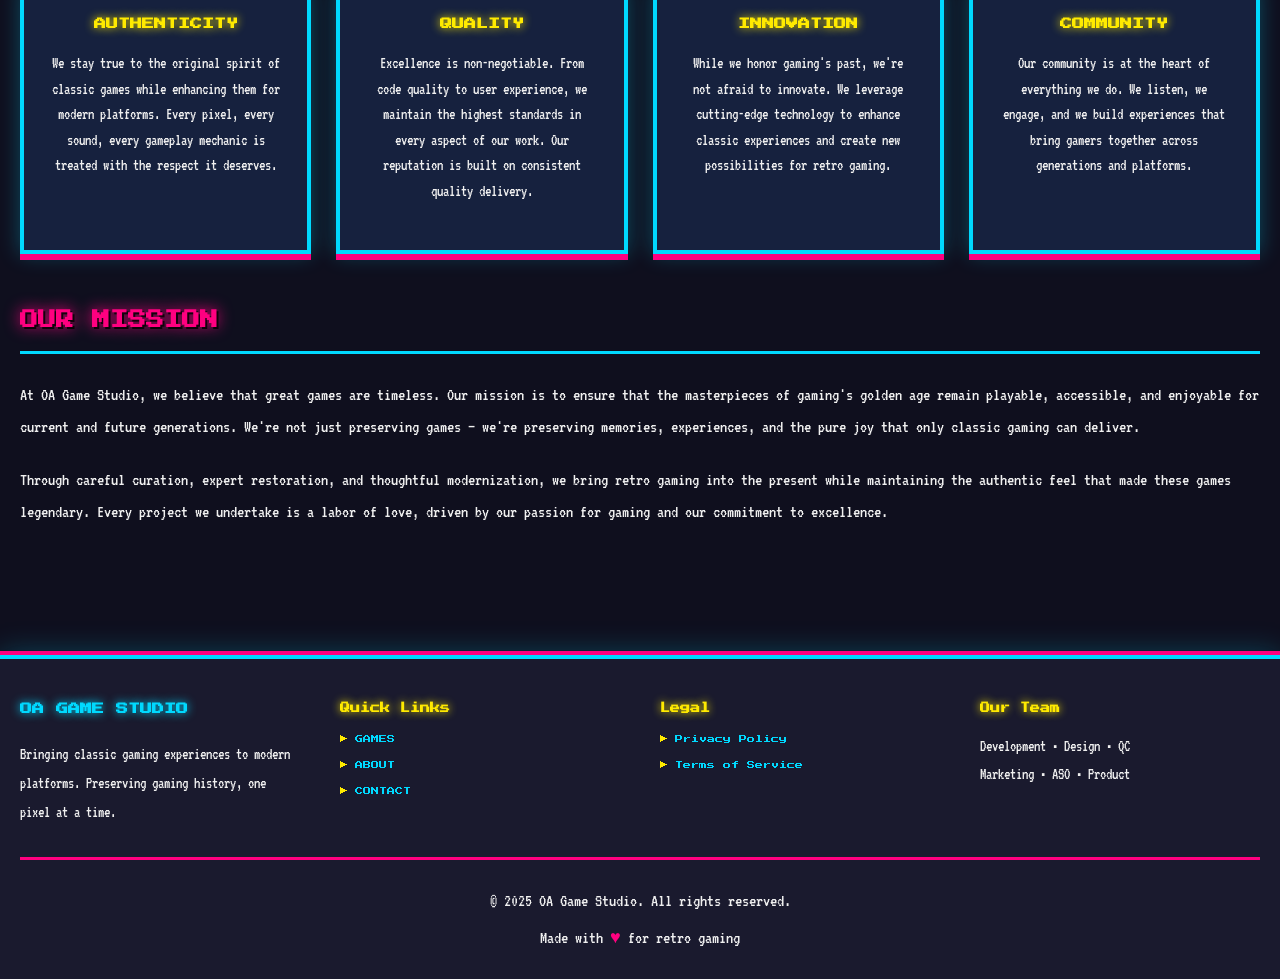
==== commit a4c28694: "feat: complete global localization for all static pages and 22+ languages" ====
--- a/about.html
+++ b/about.html
@@ -1,13 +1,15 @@
 <!DOCTYPE html>
 <html lang="en">
+
 <head>
     <meta charset="UTF-8">
     <meta name="viewport" content="width=device-width, initial-scale=1.0">
-    <title>About Us - OA Game Studio</title>
+    <title data-i18n="nav.about">About Us - OA Game Studio</title>
     <link href="https://fonts.googleapis.com/css2?family=Press+Start+2P&display=swap" rel="stylesheet">
     <link href="https://fonts.googleapis.com/css2?family=VT323&display=swap" rel="stylesheet">
     <link rel="stylesheet" href="retro-style.css">
 </head>
+
 <body>
     <!-- Header Navigation -->
     <header class="main-header">
@@ -17,14 +19,14 @@
                     <span class="pixel-t">O</span><span class="pixel-g">A</span><span class="pixel-s">G</span>
                 </div>
                 <div class="logo-text">
-                    <h1>OA GAME STUDIO</h1>
-                    <p class="tagline">Retro Gaming Forever</p>
+                    <h1 data-i18n="app.title">OA GAME STUDIO</h1>
+                    <p class="tagline" data-i18n="app.tagline">Retro Gaming Forever</p>
                 </div>
             </div>
             <nav class="main-nav">
-                <a href="index.html" class="nav-link">GAMES</a>
-                <a href="about.html" class="nav-link active">ABOUT</a>
-                <a href="contact.html" class="nav-link">CONTACT</a>
+                <a href="index.html" class="nav-link" data-i18n="nav.games">GAMES</a>
+                <a href="about.html" class="nav-link active" data-i18n="nav.about">ABOUT</a>
+                <a href="contact.html" class="nav-link" data-i18n="nav.contact">CONTACT</a>
             </nav>
             <button class="mobile-menu-btn" onclick="toggleMobileMenu()">
                 <span></span>
@@ -36,103 +38,116 @@
 
     <!-- Mobile Navigation -->
     <nav class="mobile-nav" id="mobile-nav">
-        <a href="index.html" class="mobile-nav-link">GAMES</a>
-        <a href="about.html" class="mobile-nav-link active">ABOUT</a>
-        <a href="contact.html" class="mobile-nav-link">CONTACT</a>
+        <a href="index.html" class="mobile-nav-link" data-i18n="nav.games">GAMES</a>
+        <a href="about.html" class="mobile-nav-link active" data-i18n="nav.about">ABOUT</a>
+        <a href="contact.html" class="mobile-nav-link" data-i18n="nav.contact">CONTACT</a>
     </nav>
 
     <!-- Main Content -->
     <div class="container">
         <!-- Hero Section -->
         <div class="hero-section">
-            <h1>ABOUT OA GAME STUDIO</h1>
-            <p>Preserving Gaming History • Creating New Legends</p>
+            <h1 data-i18n="about.hero_title">ABOUT OA GAME STUDIO</h1>
+            <p data-i18n="about.hero_subtitle">Preserving Gaming History • Creating New Legends</p>
         </div>
 
         <!-- Who We Are -->
         <div class="section">
-            <h2>WHO WE ARE</h2>
-            <p>
-                OA Game Studio is a passionate team of gaming enthusiasts dedicated to preserving and celebrating the golden age of retro gaming.
-                We specialize in bringing classic gaming experiences to modern platforms, ensuring that timeless masterpieces remain accessible
+            <h2 data-i18n="about.who_we_are_title">WHO WE ARE</h2>
+            <p data-i18n="about.who_we_are_text1">
+                OA Game Studio is a passionate team of gaming enthusiasts dedicated to preserving and celebrating the
+                golden age of retro gaming.
+                We specialize in bringing classic gaming experiences to modern platforms, ensuring that timeless
+                masterpieces remain accessible
                 to both nostalgic veterans and new generations of gamers.
             </p>
-            <p>
-                Founded on the principles of quality, authenticity, and innovation, we combine cutting-edge technology with deep respect for
-                gaming heritage. Our mission is to bridge the gap between retro charm and contemporary gaming standards, delivering experiences
+            <p data-i18n="about.who_we_are_text2">
+                Founded on the principles of quality, authenticity, and innovation, we combine cutting-edge technology
+                with deep respect for
+                gaming heritage. Our mission is to bridge the gap between retro charm and contemporary gaming standards,
+                delivering experiences
                 that honor the past while embracing the future.
             </p>
         </div>
 
         <!-- Our Team -->
         <div class="section">
-            <h2>OUR TEAM</h2>
-            <p>
-                OA Game Studio brings together a diverse group of specialists, each contributing their unique expertise to create
-                exceptional gaming experiences. Our multidisciplinary team works in perfect harmony to deliver quality content to our community.
+            <h2 data-i18n="about.team_title">OUR TEAM</h2>
+            <p data-i18n="about.team_text">
+                OA Game Studio brings together a diverse group of specialists, each contributing their unique expertise
+                to create
+                exceptional gaming experiences. Our multidisciplinary team works in perfect harmony to deliver quality
+                content to our community.
             </p>
             <div class="team-grid">
                 <div class="team-card">
                     <div class="team-icon">💻</div>
-                    <h3>DEVELOPMENT</h3>
-                    <p>Expert developers crafting robust, high-performance gaming solutions with modern technologies and best practices.</p>
+                    <h3 data-i18n="about.dev_title">DEVELOPMENT</h3>
+                    <p data-i18n="about.dev_text">Expert developers crafting robust, high-performance gaming solutions
+                        with modern technologies and best practices.</p>
                 </div>
                 <div class="team-card">
                     <div class="team-icon">🎨</div>
-                    <h3>DESIGN</h3>
-                    <p>Creative designers blending retro aesthetics with modern UX principles to create visually stunning experiences.</p>
+                    <h3 data-i18n="about.design_title">DESIGN</h3>
+                    <p data-i18n="about.design_text">Creative designers blending retro aesthetics with modern UX
+                        principles to create visually stunning experiences.</p>
                 </div>
                 <div class="team-card">
                     <div class="team-icon">🔍</div>
-                    <h3>QUALITY CONTROL</h3>
-                    <p>Meticulous QC specialists ensuring every release meets our high standards of quality and authenticity.</p>
+                    <h3 data-i18n="about.qc_title">QUALITY CONTROL</h3>
+                    <p data-i18n="about.qc_text">Meticulous QC specialists ensuring every release meets our high
+                        standards of quality and authenticity.</p>
                 </div>
                 <div class="team-card">
                     <div class="team-icon">📱</div>
-                    <h3>ASO SPECIALISTS</h3>
-                    <p>App Store Optimization experts making our games discoverable and accessible to players worldwide.</p>
+                    <h3 data-i18n="about.aso_title">ASO SPECIALISTS</h3>
+                    <p data-i18n="about.aso_text">App Store Optimization experts making our games discoverable and
+                        accessible to players worldwide.</p>
                 </div>
                 <div class="team-card">
                     <div class="team-icon">📊</div>
-                    <h3>PRODUCT OWNERS</h3>
-                    <p>Strategic product leaders guiding our vision and ensuring we deliver value to our gaming community.</p>
+                    <h3 data-i18n="about.product_title">PRODUCT OWNERS</h3>
+                    <p data-i18n="about.product_text">Strategic product leaders guiding our vision and ensuring we
+                        deliver value to our gaming community.</p>
                 </div>
                 <div class="team-card">
                     <div class="team-icon">🎯</div>
-                    <h3>MARKETING & UA</h3>
-                    <p>Marketing and User Acquisition teams connecting gamers with the experiences they'll love.</p>
+                    <h3 data-i18n="about.marketing_title">MARKETING & UA</h3>
+                    <p data-i18n="about.marketing_text">Marketing and User Acquisition teams connecting gamers with the
+                        experiences they'll love.</p>
                 </div>
             </div>
         </div>
 
         <!-- Our Values -->
         <div class="section">
-            <h2>OUR VALUES</h2>
+            <h2 data-i18n="about.values_title">OUR VALUES</h2>
             <div class="values-grid">
                 <div class="value-card">
-                    <h3>AUTHENTICITY</h3>
-                    <p>
+                    <h3 data-i18n="about.auth_title">AUTHENTICITY</h3>
+                    <p data-i18n="about.auth_text">
                         We stay true to the original spirit of classic games while enhancing them for modern platforms.
                         Every pixel, every sound, every gameplay mechanic is treated with the respect it deserves.
                     </p>
                 </div>
                 <div class="value-card">
-                    <h3>QUALITY</h3>
-                    <p>
-                        Excellence is non-negotiable. From code quality to user experience, we maintain the highest standards
+                    <h3 data-i18n="about.qual_title">QUALITY</h3>
+                    <p data-i18n="about.qual_text">
+                        Excellence is non-negotiable. From code quality to user experience, we maintain the highest
+                        standards
                         in every aspect of our work. Our reputation is built on consistent quality delivery.
                     </p>
                 </div>
                 <div class="value-card">
-                    <h3>INNOVATION</h3>
-                    <p>
+                    <h3 data-i18n="about.innov_title">INNOVATION</h3>
+                    <p data-i18n="about.innov_text">
                         While we honor gaming's past, we're not afraid to innovate. We leverage cutting-edge technology
                         to enhance classic experiences and create new possibilities for retro gaming.
                     </p>
                 </div>
                 <div class="value-card">
-                    <h3>COMMUNITY</h3>
-                    <p>
+                    <h3 data-i18n="about.comm_title">COMMUNITY</h3>
+                    <p data-i18n="about.comm_text">
                         Our community is at the heart of everything we do. We listen, we engage, and we build
                         experiences that bring gamers together across generations and platforms.
                     </p>
@@ -142,15 +157,20 @@
 
         <!-- Our Mission -->
         <div class="section">
-            <h2>OUR MISSION</h2>
-            <p>
-                At OA Game Studio, we believe that great games are timeless. Our mission is to ensure that the masterpieces
-                of gaming's golden age remain playable, accessible, and enjoyable for current and future generations. We're not
-                just preserving games – we're preserving memories, experiences, and the pure joy that only classic gaming can deliver.
-            </p>
-            <p>
-                Through careful curation, expert restoration, and thoughtful modernization, we bring retro gaming into the present
-                while maintaining the authentic feel that made these games legendary. Every project we undertake is a labor of love,
+            <h2 data-i18n="about.mission_title">OUR MISSION</h2>
+            <p data-i18n="about.mission_text1">
+                At OA Game Studio, we believe that great games are timeless. Our mission is to ensure that the
+                masterpieces
+                of gaming's golden age remain playable, accessible, and enjoyable for current and future generations.
+                We're not
+                just preserving games – we're preserving memories, experiences, and the pure joy that only classic
+                gaming can deliver.
+            </p>
+            <p data-i18n="about.mission_text2">
+                Through careful curation, expert restoration, and thoughtful modernization, we bring retro gaming into
+                the present
+                while maintaining the authentic feel that made these games legendary. Every project we undertake is a
+                labor of love,
                 driven by our passion for gaming and our commitment to excellence.
             </p>
         </div>
@@ -160,40 +180,51 @@
     <footer class="main-footer">
         <div class="footer-container">
             <div class="footer-section">
-                <h3>OA GAME STUDIO</h3>
-                <p>Bringing classic gaming experiences to modern platforms. Preserving gaming history, one pixel at a time.</p>
-            </div>
-            <div class="footer-section">
-                <h4>Quick Links</h4>
-                <a href="index.html">Games</a>
-                <a href="about.html">About Us</a>
-                <a href="contact.html">Contact</a>
-            </div>
-            <div class="footer-section">
-                <h4>Legal</h4>
-                <a href="privacy.html">Privacy Policy</a>
-                <a href="terms.html">Terms of Service</a>
-            </div>
-            <div class="footer-section">
-                <h4>Our Team</h4>
-                <p>Development • Design • QC<br>Marketing • ASO • Product</p>
+                <h3 data-i18n="footer.about_title">OA GAME STUDIO</h3>
+                <p data-i18n="footer.about_text">Bringing classic gaming experiences to modern platforms. Preserving
+                    gaming history, one pixel at a time.</p>
+            </div>
+            <div class="footer-section">
+                <h4 data-i18n="footer.quick_links">Quick Links</h4>
+                <a href="index.html" data-i18n="nav.games">Games</a>
+                <a href="about.html" data-i18n="nav.about">About Us</a>
+                <a href="contact.html" data-i18n="nav.contact">Contact</a>
+            </div>
+            <div class="footer-section">
+                <h4 data-i18n="footer.legal">Legal</h4>
+                <a href="privacy.html" data-i18n="footer.privacy">Privacy Policy</a>
+                <a href="terms.html" data-i18n="footer.terms">Terms of Service</a>
+            </div>
+            <div class="footer-section">
+                <h4 data-i18n="footer.team">Our Team</h4>
+                <p data-i18n="footer.team_roles" data-i18n-html="true">Development • Design • QC<br>Marketing • ASO •
+                    Product</p>
             </div>
         </div>
         <div class="footer-bottom">
-            <p>&copy; 2025 OA Game Studio. All rights reserved.</p>
-            <p class="pixel-love">Made with <span class="heart">♥</span> for retro gaming</p>
+            <p data-i18n="footer.rights">&copy; 2025 OA Game Studio. All rights reserved.</p>
+            <p class="pixel-love" data-i18n="footer.made_with" data-i18n-html="true">Made with <span
+                    class="heart">♥</span> for retro gaming</p>
         </div>
     </footer>
 
+    <script src="translations.js"></script>
+    <script src="script.js"></script>
     <script>
-        function toggleMobileMenu() {
-            const mobileNav = document.getElementById('mobile-nav');
-            mobileNav.classList.toggle('active');
-        }
+        // No need to redefine toggleMobileMenu as it's in script.js (if I move it there)
+        // Wait, toggleMobileMenu is in index.html script block but about.html has its own.
+        // Let's keep it but ensure initializeApp is called.
+
+        document.addEventListener('DOMContentLoaded', function () {
+            if (typeof initializeApp === 'function') {
+                initializeApp();
+            }
+        });
 
         // Disable text selection and context menu
         document.addEventListener('contextmenu', e => e.preventDefault());
         document.addEventListener('selectstart', e => e.preventDefault());
     </script>
 </body>
-</html>
+
+</html>
--- a/retro-style.css
+++ b/retro-style.css
@@ -34,6 +34,13 @@
     image-rendering: crisp-edges;
 }
 
+html {
+    overflow-x: hidden;
+    overflow-y: auto;
+    width: 100%;
+    height: 100%;
+}
+
 body {
     font-family: 'Press Start 2P', monospace;
     background: var(--retro-bg-dark);
@@ -41,6 +48,11 @@
     line-height: 1.8;
     font-size: 12px;
     overflow-x: hidden;
+    overflow-y: auto;
+    width: 100%;
+    max-width: 100vw;
+    position: relative;
+    -webkit-overflow-scrolling: touch;
 }
 
 /* CRT Screen Effect */
@@ -323,80 +335,105 @@
 }
 
 /* ==========================================
-   SEARCH BAR - Retro Console Style
+   SEARCH BAR - New Design Style
    ========================================== */
 
 .sticky-search {
     position: sticky;
     top: 88px;
     z-index: 1000;
-    background: var(--retro-bg-medium);
-    padding: 20px 0;
-    border-bottom: 3px solid var(--neon-magenta);
-    box-shadow: 0 0 20px rgba(255, 0, 128, 0.3);
+    background: transparent;
+    padding: 0;
+    padding-bottom: 12px;
+    border-bottom: none;
+    box-shadow: none;
+    display: flex;
+    flex-direction: column;
+    gap: 12px;
 }
 
 .search-bar-row {
     display: flex;
     align-items: center;
-    gap: 15px;
+    gap: 12px;
     justify-content: center;
     flex-wrap: wrap;
 }
 
 .search-bar {
     flex: 1;
-    max-width: 500px;
+    max-width: 100%;
+    width: 100%;
 }
 
 .search-bar input {
     width: 100%;
-    padding: 15px 20px;
-    font-family: 'Press Start 2P', monospace;
-    font-size: 10px;
-    background: var(--retro-bg-dark);
-    border: 3px solid var(--neon-cyan);
-    color: var(--neon-cyan);
-    text-align: center;
-    box-shadow:
-        inset 0 0 20px rgba(0, 0, 0, 0.5),
-        0 0 15px rgba(0, 217, 255, 0.3);
+    padding: 10px 12px;
+    font-family: 'Jersey 10', 'Arial', sans-serif;
+    font-size: 16px;
+    background: #FFEEDD;
+    border: 1px solid #665555;
+    color: #665555;
+    text-align: left;
+    box-shadow: none;
     transition: all 0.3s ease;
+    text-transform: uppercase;
+    line-height: 1.2;
+    vertical-align: middle;
 }
 
 .search-bar input:focus {
     outline: none;
-    border-color: var(--neon-yellow);
-    color: var(--neon-yellow);
-    box-shadow:
-        inset 0 0 20px rgba(0, 0, 0, 0.5),
-        0 0 25px rgba(255, 234, 0, 0.5);
+    border-color: #665555;
+    color: #665555;
+    box-shadow: none;
     text-align: left;
 }
 
 .search-bar input::placeholder {
-    color: rgba(0, 217, 255, 0.5);
-    font-family: 'Press Start 2P', monospace;
-}
-
-/* Toggle View Button */
+    color: #665555;
+    font-family: 'Jersey 10', 'Arial', sans-serif;
+    text-transform: uppercase;
+}
+
+/* Filter Dropdowns */
+.filter-inline {
+    display: flex;
+    gap: 12px;
+    align-items: center;
+    width: 100%;
+}
+
+.filter-inline label {
+    display: none;
+}
+
+.filter-inline select {
+    flex: 1;
+    padding: 8px 12px;
+    background: #d9d9d9;
+    border: none;
+    border-radius: 0;
+    color: #1a1a1a;
+    font-family: 'Jersey 10', 'Arial', sans-serif;
+    font-size: 16px;
+    cursor: pointer;
+    text-transform: uppercase;
+    appearance: none;
+    background-image: url("data:image/svg+xml,%3Csvg width='24' height='24' viewBox='0 0 24 24' fill='none' xmlns='http://www.w3.org/2000/svg'%3E%3Cpath d='M7 10l5 5 5-5' stroke='%232d6701' stroke-width='2'/%3E%3C/svg%3E");
+    background-repeat: no-repeat;
+    background-position: right 4px center;
+    background-size: 24px 24px;
+    padding-right: 32px;
+}
+
+.filter-inline select:focus {
+    outline: none;
+}
+
+/* Toggle View Button - Hidden by default */
 .toggle-view-btn {
-    padding: 15px 20px;
-    background: var(--retro-bg-light);
-    border: 3px solid var(--neon-yellow);
-    color: var(--neon-yellow);
-    font-family: 'Press Start 2P', monospace;
-    font-size: 10px;
-    cursor: pointer;
-    transition: all 0.2s ease;
-    box-shadow: 0 4px 0 var(--neon-purple);
-}
-
-.toggle-view-btn:hover {
-    background: var(--neon-yellow);
-    color: var(--retro-bg-dark);
-    transform: translateY(2px);
-    box-shadow: 0 2px 0 var(--neon-purple);
+    display: none;
 }
 
 /* ==========================================
@@ -406,172 +443,159 @@
 .container {
     max-width: 1400px;
     margin: 0 auto;
-    padding: 30px 20px;
+    padding: 0 20px 16px 20px;
+}
+
+@media (max-width: 768px) {
+    .container {
+        padding: 0 20px 16px 20px;
+    }
 }
 
 .grid {
     display: grid;
-    grid-template-columns: repeat(auto-fill, minmax(250px, 1fr));
-    gap: 30px;
-    margin-top: 30px;
+    grid-template-columns: repeat(2, 1fr);
+    gap: 12px;
+    margin-top: 0;
 }
 
 .game {
-    background: var(--retro-bg-light);
-    border: 4px solid var(--neon-cyan);
+    background: #333333;
+    border: 1px solid #665555;
     position: relative;
     transition: all 0.2s ease;
-    box-shadow:
-        0 8px 0 var(--neon-magenta),
-        0 0 20px rgba(0, 217, 255, 0.3);
+    box-shadow: none;
+    padding: 8px;
 }
 
 .game::before {
-    content: '';
-    position: absolute;
-    top: -4px;
-    left: -4px;
-    right: -4px;
-    bottom: -4px;
-    border: 2px solid var(--retro-bg-dark);
-    pointer-events: none;
+    display: none;
 }
 
 .game:hover {
-    transform: translateY(-5px);
-    border-color: var(--neon-yellow);
-    box-shadow:
-        0 12px 0 var(--neon-purple),
-        0 0 30px rgba(255, 234, 0, 0.5);
+    transform: none;
+    border-color: #665555;
+    box-shadow: none;
 }
 
 .game-image-container {
     position: relative;
     overflow: hidden;
-    border-bottom: 4px solid var(--neon-magenta);
+    border-bottom: none;
+    margin-bottom: 8px;
 }
 
 .game img {
     width: 100%;
-    aspect-ratio: 1/1;
+    aspect-ratio: 1 / 1;
     object-fit: cover;
-    image-rendering: pixelated;
+    image-rendering: auto;
     display: block;
-    filter: contrast(1.1) saturate(1.2);
+    filter: none;
 }
 
 .game-info {
-    padding: 20px 15px;
-    text-align: center;
+    padding: 0;
+    text-align: left;
 }
 
 .game-info h3 {
-    font-family: 'Press Start 2P', monospace;
-    font-size: 10px;
-    color: var(--neon-cyan);
-    margin: 0 0 15px 0;
-    line-height: 1.6;
-    text-shadow:
-        2px 2px 0 rgba(0, 0, 0, 0.8),
-        0 0 10px var(--neon-cyan);
-    min-height: 3em;
+    font-family: 'Jersey 10', 'Arial', sans-serif;
+    font-size: 20px;
+    color: #FFEEDD;
+    margin: 0 0 12px 0;
+    line-height: normal;
+    text-shadow: none;
+    min-height: auto;
+    text-transform: uppercase;
+    font-weight: 400;
+    letter-spacing: normal;
 }
 
 .game-info p {
     display: none;
 }
 
-/* Popular Badge - Pixel Style */
+/* Popular Badge - Hidden in new design */
 .popular-badge {
-    position: absolute;
-    top: 10px;
-    right: 10px;
-    background: var(--neon-yellow);
-    color: var(--retro-bg-dark);
-    font-family: 'Press Start 2P', monospace;
-    font-size: 8px;
-    padding: 5px 10px;
-    border: 3px solid var(--retro-bg-dark);
-    box-shadow:
-        0 0 15px var(--neon-yellow),
-        0 4px 0 var(--neon-magenta);
-    z-index: 10;
-    animation: badge-blink 2s infinite;
-}
-
-@keyframes badge-blink {
-    0%, 100% { opacity: 1; }
-    50% { opacity: 0.7; }
-}
-
-/* Download Button - Arcade Style */
+    display: none;
+}
+
+/* Download Button - New Design */
 .download-btn {
+    display: flex;
+    align-items: center;
+    justify-content: center;
+    gap: 4px;
+    padding: 8px 12px;
+    background: #FFFF99;
+    color: #070707;
+    font-family: 'Mozilla Text', 'Arial', sans-serif;
+    font-size: 12px;
+    font-weight: bold;
+    text-decoration: none;
+    text-transform: capitalize;
+    border: none;
+    transition: all 0.2s ease;
+    box-shadow: none;
+    position: relative;
+    width: 100%;
+}
+
+.download-btn::before {
+    content: '';
+    width: 12px;
+    height: 12px;
+    background-image: url('./ic_download.png');
+    background-size: contain;
+    background-repeat: no-repeat;
+    background-position: center;
     display: inline-block;
-    padding: 12px 25px;
-    background: var(--neon-green);
-    color: var(--retro-bg-dark);
-    font-family: 'Press Start 2P', monospace;
-    font-size: 9px;
-    text-decoration: none;
-    text-transform: uppercase;
-    border: 3px solid var(--retro-bg-dark);
-    transition: all 0.2s ease;
-    box-shadow:
-        0 5px 0 var(--neon-cyan),
-        0 0 15px rgba(57, 255, 20, 0.5);
-    position: relative;
-}
-
-.download-btn::before {
-    content: '▼';
-    margin-right: 8px;
+    margin-right: 4px;
 }
 
 .download-btn:hover {
-    background: var(--neon-yellow);
-    transform: translateY(2px);
-    box-shadow:
-        0 3px 0 var(--neon-cyan),
-        0 0 25px rgba(255, 234, 0, 0.7);
+    background: #EEEE88;
+    transform: none;
+    box-shadow: none;
 }
 
 .download-btn:active {
-    transform: translateY(5px);
-    box-shadow:
-        0 0 0 var(--neon-cyan),
-        0 0 25px rgba(255, 234, 0, 0.7);
+    transform: scale(0.98);
+    box-shadow: none;
 }
 
 /* ==========================================
-   PAGINATION - Arcade Button Style
+   PAGINATION - New Design
    ========================================== */
 
 .pagination-bar {
     display: flex;
     justify-content: center;
     align-items: center;
-    margin: 40px 0;
-    gap: 10px;
+    margin: 24px 0;
+    gap: 8px;
 }
 
 .pagination-btn {
-    padding: 12px 20px;
-    background: var(--retro-bg-light);
-    border: 3px solid var(--neon-cyan);
-    color: var(--neon-cyan);
-    font-family: 'Press Start 2P', monospace;
-    font-size: 10px;
+    padding: 8px 12px;
+    background: #333333;
+    border: 1px solid #665555;
+    color: #FFEEDD;
+    font-family: 'Jersey 10', 'Arial', sans-serif;
+    font-size: 16px;
     cursor: pointer;
     transition: all 0.2s ease;
-    box-shadow: 0 4px 0 var(--neon-magenta);
+    box-shadow: none;
+    min-width: 36px;
 }
 
 .pagination-btn:hover,
 .pagination-btn.active {
-    background: var(--neon-cyan);
-    color: var(--retro-bg-dark);
-    transform: translateY(2px);
-    box-shadow: 0 2px 0 var(--neon-magenta);
+    background: #FFFF99;
+    color: #070707;
+    transform: none;
+    box-shadow: none;
 }
 
 .pagination-btn[disabled] {
@@ -678,7 +702,7 @@
 }
 
 /* ==========================================
-   LOADING OVERLAY - Retro Style
+   LOADING OVERLAY - Simple Style
    ========================================== */
 
 #loading-overlay {
@@ -688,12 +712,12 @@
     left: 0;
     right: 0;
     bottom: 0;
-    background: var(--retro-bg-dark);
+    background: #1a161d;
     display: flex;
     align-items: center;
     justify-content: center;
     flex-direction: column;
-    gap: 30px;
+    gap: 20px;
 }
 
 #loading-overlay.hide {
@@ -704,54 +728,42 @@
 }
 
 .pixel-spinner {
-    width: 80px;
-    height: 80px;
-    display: grid;
-    grid-template-columns: repeat(4, 1fr);
-    grid-template-rows: repeat(4, 1fr);
-    gap: 4px;
-}
-
-.pixel-spinner div {
-    width: 16px;
-    height: 16px;
-    background: var(--neon-cyan);
-    box-shadow: 0 0 10px var(--neon-cyan);
-    animation: pixel-blink 1.2s infinite;
-}
-
-.pixel-spinner div:nth-child(odd) {
-    background: var(--neon-magenta);
-    box-shadow: 0 0 10px var(--neon-magenta);
-}
-
-@keyframes pixel-blink {
-    0%, 100% { opacity: 1; }
-    50% { opacity: 0.2; }
+    width: 40px;
+    height: 40px;
+    border: 3px solid #665555;
+    border-top-color: #FFFF99;
+    border-radius: 50%;
+    animation: spin 1s linear infinite;
+}
+
+@keyframes spin {
+    to { transform: rotate(360deg); }
 }
 
 .loading-text {
-    font-family: 'Press Start 2P', monospace;
-    font-size: 14px;
-    color: var(--neon-cyan);
-    text-shadow: 0 0 20px var(--neon-cyan);
+    font-family: 'Jersey 10', 'Arial', sans-serif;
+    font-size: 18px;
+    color: #FFEEDD;
+    text-shadow: none;
 }
 
 .reload-btn {
-    padding: 15px 30px;
-    background: var(--neon-green);
-    color: var(--retro-bg-dark);
-    border: 3px solid var(--retro-bg-dark);
-    font-family: 'Press Start 2P', monospace;
-    font-size: 10px;
+    padding: 8px 16px;
+    background: #FFFF99;
+    color: #070707;
+    border: none;
+    font-family: 'Mozilla Text', 'Arial', sans-serif;
+    font-size: 12px;
+    font-weight: bold;
     cursor: pointer;
-    box-shadow: 0 5px 0 var(--neon-cyan);
+    box-shadow: none;
     transition: all 0.2s ease;
 }
 
 .reload-btn:hover {
-    transform: translateY(2px);
-    box-shadow: 0 3px 0 var(--neon-cyan);
+    transform: none;
+    background: #EEEE88;
+    box-shadow: none;
 }
 
 /* ==========================================
@@ -780,17 +792,17 @@
     }
 
     .grid {
-        grid-template-columns: repeat(auto-fill, minmax(180px, 1fr));
-        gap: 20px;
+        grid-template-columns: repeat(2, 1fr);
+        gap: 12px;
     }
 
     .game-info h3 {
-        font-size: 8px;
+        font-size: 18px;
     }
 
     .download-btn {
-        font-size: 7px;
-        padding: 10px 15px;
+        font-size: 11px;
+        padding: 6px 10px;
     }
 }
 
@@ -809,33 +821,27 @@
 
     .grid {
         grid-template-columns: repeat(2, 1fr);
-        gap: 15px;
+        gap: 12px;
     }
 
     .game {
-        border-width: 3px;
-        box-shadow:
-            0 5px 0 var(--neon-magenta),
-            0 0 15px rgba(0, 217, 255, 0.3);
+        border-width: 1px;
+        box-shadow: none;
+        padding: 8px;
     }
 
     .game-info {
-        padding: 12px 8px;
+        padding: 0;
     }
 
     .game-info h3 {
-        font-size: 7px;
-        min-height: 2.5em;
+        font-size: 18px;
+        min-height: auto;
     }
 
     .download-btn {
-        font-size: 6px;
-        padding: 8px 12px;
-    }
-
-    .popular-badge {
-        font-size: 6px;
-        padding: 3px 6px;
+        font-size: 11px;
+        padding: 6px 10px;
     }
 }
 
